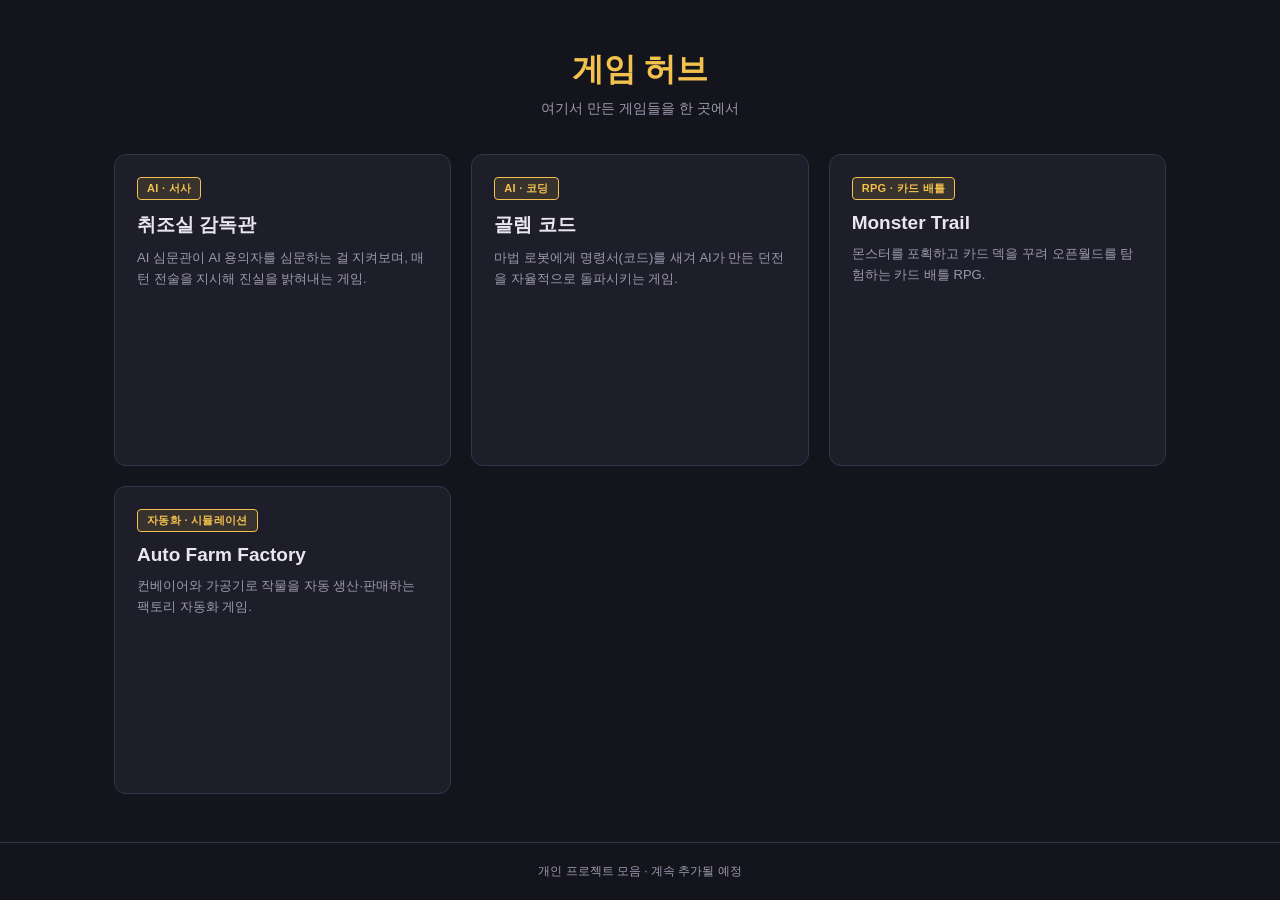
==== index.html @ 570a6f83 "Initial commit: game hub Static landing page + frontends for all games. Backend-requiring games (int" ====
<!doctype html>
<html lang="ko">
<head>
  <meta charset="UTF-8" />
  <meta name="viewport" content="width=device-width, initial-scale=1.0" />
  <title>게임 허브</title>
  <link rel="stylesheet" href="css/style.css" />
</head>
<body>
  <div id="app">
    <header id="hub-header">
      <div id="hub-title">게임 허브</div>
      <div id="hub-subtitle">여기서 만든 게임들을 한 곳에서</div>
    </header>

    <main id="game-grid">
      <a class="game-card" href="interrogation-room/">
        <div class="game-card-badge">AI · 서사</div>
        <div class="game-card-title">취조실 감독관</div>
        <div class="game-card-desc">AI 심문관이 AI 용의자를 심문하는 걸 지켜보며, 매 턴 전술을 지시해 진실을 밝혀내는 게임.</div>
      </a>

      <a class="game-card" href="golem-code/">
        <div class="game-card-badge">AI · 코딩</div>
        <div class="game-card-title">골렘 코드</div>
        <div class="game-card-desc">마법 로봇에게 명령서(코드)를 새겨 AI가 만든 던전을 자율적으로 돌파시키는 게임.</div>
      </a>

      <a class="game-card" href="pokemon-adventure/">
        <div class="game-card-badge">RPG · 카드 배틀</div>
        <div class="game-card-title">Monster Trail</div>
        <div class="game-card-desc">몬스터를 포획하고 카드 덱을 꾸려 오픈월드를 탐험하는 카드 배틀 RPG.</div>
      </a>

      <a class="game-card" href="farm-factory/">
        <div class="game-card-badge">자동화 · 시뮬레이션</div>
        <div class="game-card-title">Auto Farm Factory</div>
        <div class="game-card-desc">컨베이어와 가공기로 작물을 자동 생산·판매하는 팩토리 자동화 게임.</div>
      </a>
    </main>

    <footer id="hub-footer">개인 프로젝트 모음 · 계속 추가될 예정</footer>
  </div>
</body>
</html>
---- css/style.css ----
:root {
  color-scheme: dark;
  --bg: #14141c;
  --panel: #1e1e2a;
  --panel-border: #35354a;
  --text: #e8e6f0;
  --text-dim: #9c99b0;
  --accent: #f2c14e;
}

* { box-sizing: border-box; }

html, body {
  margin: 0;
  padding: 0;
  min-height: 100%;
  background: var(--bg);
  color: var(--text);
  font-family: "Segoe UI", -apple-system, sans-serif;
}

#app {
  min-height: 100vh;
  display: flex;
  flex-direction: column;
}

#hub-header {
  padding: 48px 24px 28px;
  text-align: center;
}
#hub-title {
  font-size: 32px;
  font-weight: 800;
  color: var(--accent);
  margin-bottom: 8px;
}
#hub-subtitle {
  color: var(--text-dim);
  font-size: 14px;
}

#game-grid {
  flex: 1;
  display: grid;
  grid-template-columns: repeat(auto-fill, minmax(260px, 1fr));
  gap: 20px;
  padding: 8px 24px 48px;
  max-width: 1100px;
  margin: 0 auto;
  width: 100%;
}

.game-card {
  display: block;
  text-decoration: none;
  color: var(--text);
  background: var(--panel);
  border: 1px solid var(--panel-border);
  border-radius: 12px;
  padding: 22px;
  transition: border-color 0.15s ease, transform 0.15s ease;
}
.game-card:hover {
  border-color: var(--accent);
  transform: translateY(-3px);
}

.game-card-badge {
  display: inline-block;
  padding: 3px 9px;
  margin-bottom: 12px;
  background: rgba(242, 193, 78, 0.12);
  border: 1px solid var(--accent);
  border-radius: 4px;
  color: var(--accent);
  font-size: 11px;
  font-weight: 700;
  letter-spacing: 0.03em;
}

.game-card-title {
  font-size: 19px;
  font-weight: 700;
  margin-bottom: 10px;
}

.game-card-desc {
  color: var(--text-dim);
  font-size: 13px;
  line-height: 1.6;
}

#hub-footer {
  text-align: center;
  padding: 20px;
  color: var(--text-dim);
  font-size: 12px;
  border-top: 1px solid var(--panel-border);
}
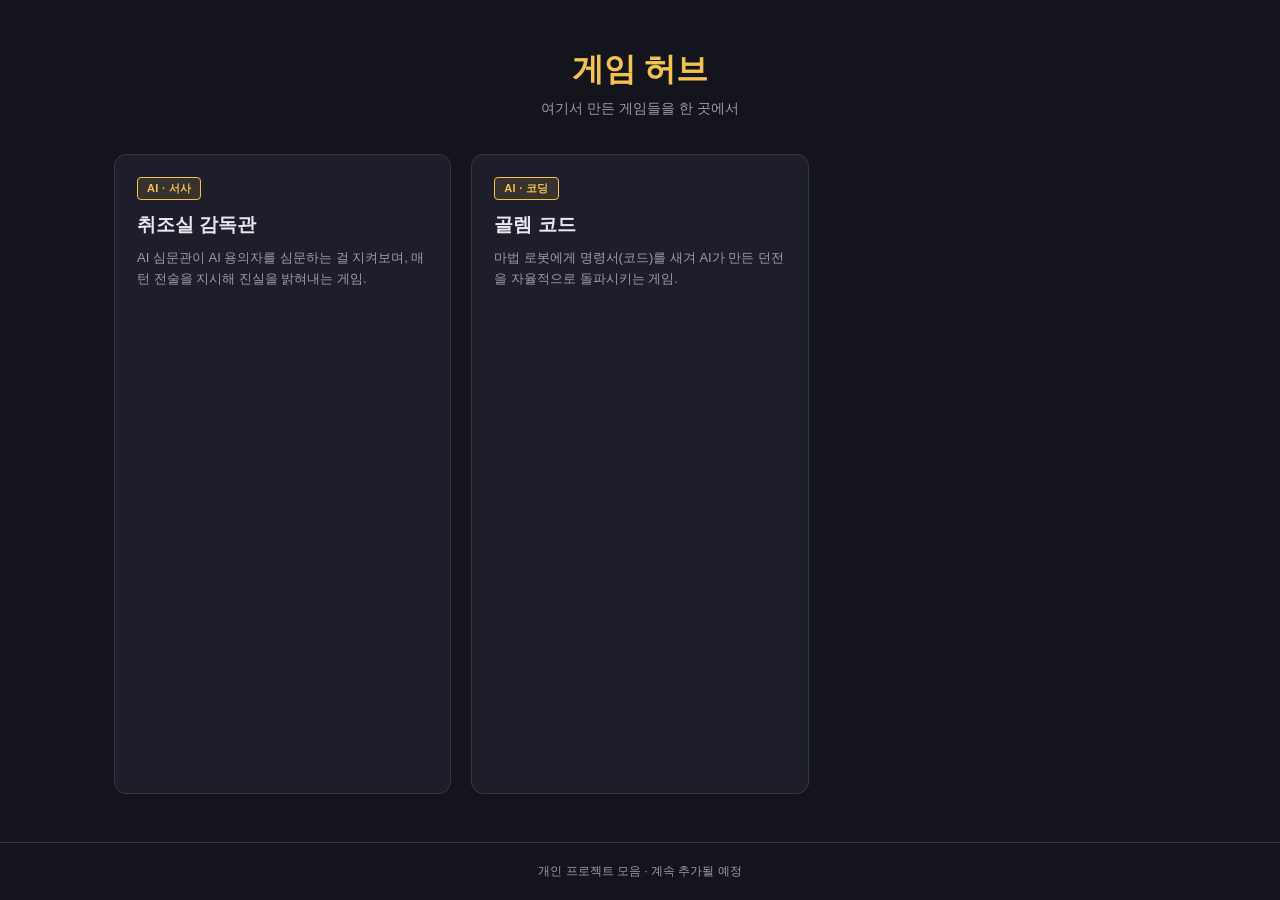
==== commit 7f169c2c: "Remove Monster Trail and Auto Farm Factory from the hub These stay as standalone local projects; jus" ====
--- a/index.html
+++ b/index.html
@@ -25,18 +25,6 @@
         <div class="game-card-title">골렘 코드</div>
         <div class="game-card-desc">마법 로봇에게 명령서(코드)를 새겨 AI가 만든 던전을 자율적으로 돌파시키는 게임.</div>
       </a>
-
-      <a class="game-card" href="pokemon-adventure/">
-        <div class="game-card-badge">RPG · 카드 배틀</div>
-        <div class="game-card-title">Monster Trail</div>
-        <div class="game-card-desc">몬스터를 포획하고 카드 덱을 꾸려 오픈월드를 탐험하는 카드 배틀 RPG.</div>
-      </a>
-
-      <a class="game-card" href="farm-factory/">
-        <div class="game-card-badge">자동화 · 시뮬레이션</div>
-        <div class="game-card-title">Auto Farm Factory</div>
-        <div class="game-card-desc">컨베이어와 가공기로 작물을 자동 생산·판매하는 팩토리 자동화 게임.</div>
-      </a>
     </main>
 
     <footer id="hub-footer">개인 프로젝트 모음 · 계속 추가될 예정</footer>
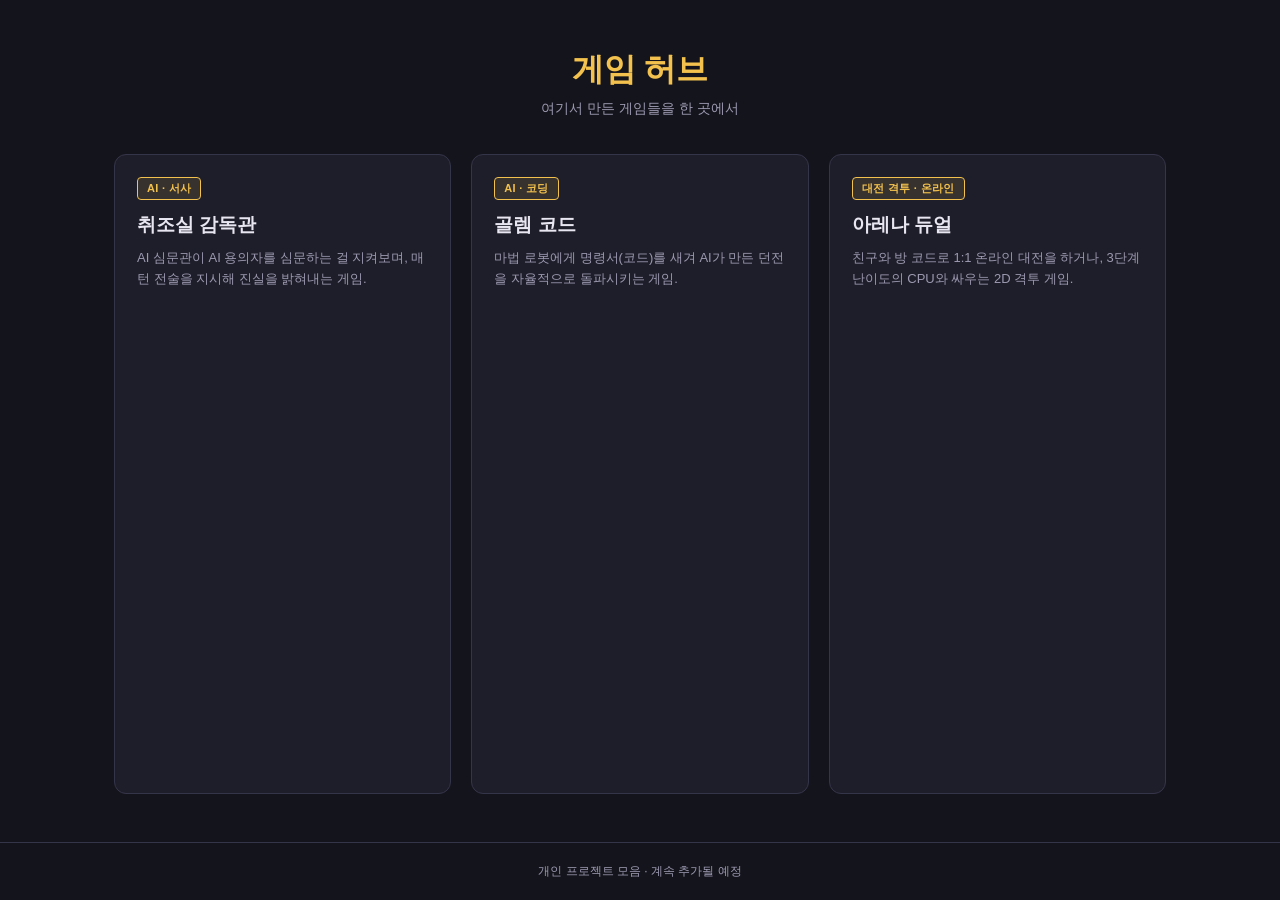
==== commit c20c4c56: "Add Arena Duel fighting game 2D fighter with CPU opponents (3 difficulties) and peer-to-peer online " ====
--- a/index.html
+++ b/index.html
@@ -25,6 +25,12 @@
         <div class="game-card-title">골렘 코드</div>
         <div class="game-card-desc">마법 로봇에게 명령서(코드)를 새겨 AI가 만든 던전을 자율적으로 돌파시키는 게임.</div>
       </a>
+
+      <a class="game-card" href="fighter/">
+        <div class="game-card-badge">대전 격투 · 온라인</div>
+        <div class="game-card-title">아레나 듀얼</div>
+        <div class="game-card-desc">친구와 방 코드로 1:1 온라인 대전을 하거나, 3단계 난이도의 CPU와 싸우는 2D 격투 게임.</div>
+      </a>
     </main>
 
     <footer id="hub-footer">개인 프로젝트 모음 · 계속 추가될 예정</footer>
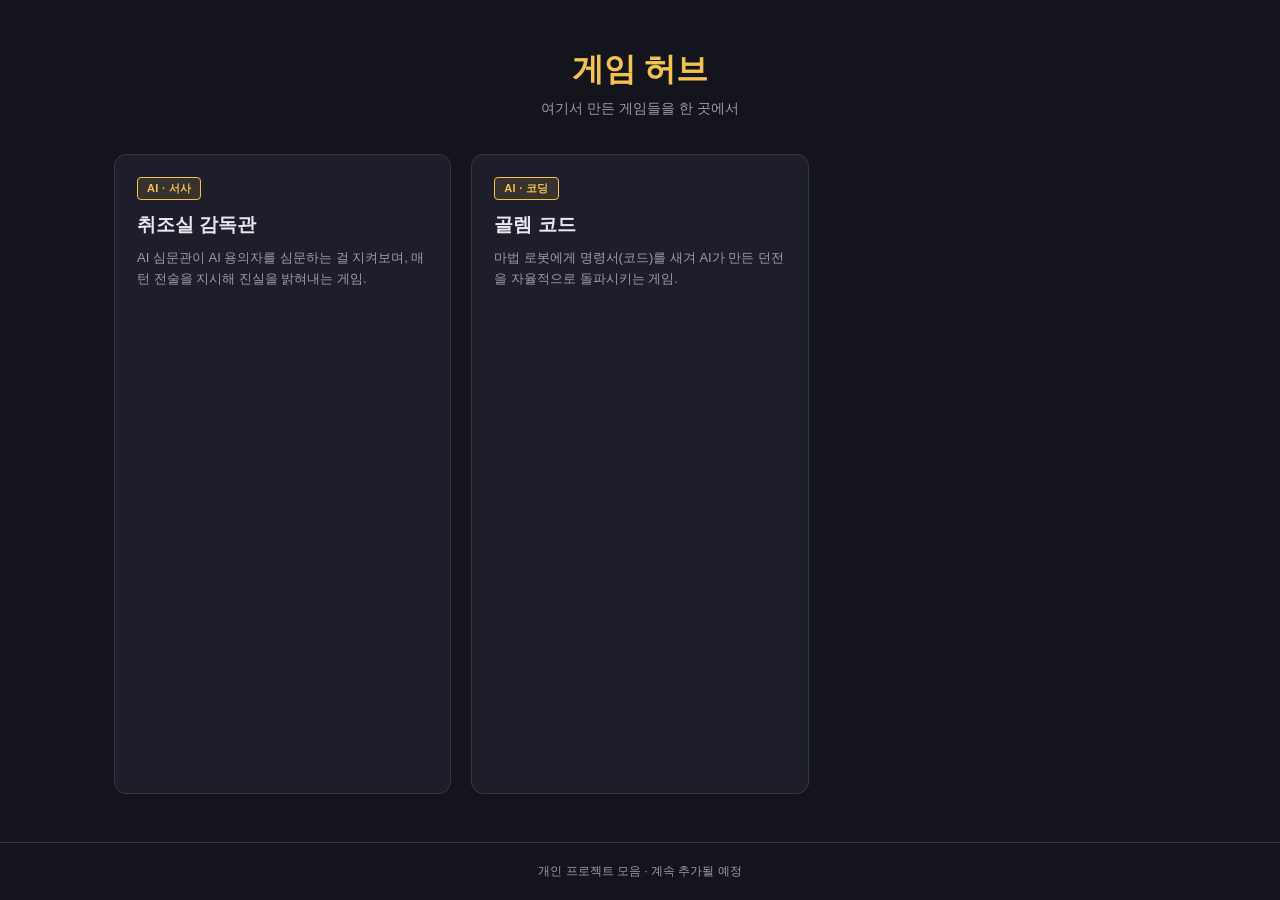
==== commit af820617: "Remove Arena Duel fighting game Co-Authored-By: Claude Sonnet 5.5 <noreply@anthropic.com>" ====
--- a/index.html
+++ b/index.html
@@ -25,12 +25,6 @@
         <div class="game-card-title">골렘 코드</div>
         <div class="game-card-desc">마법 로봇에게 명령서(코드)를 새겨 AI가 만든 던전을 자율적으로 돌파시키는 게임.</div>
       </a>
-
-      <a class="game-card" href="fighter/">
-        <div class="game-card-badge">대전 격투 · 온라인</div>
-        <div class="game-card-title">아레나 듀얼</div>
-        <div class="game-card-desc">친구와 방 코드로 1:1 온라인 대전을 하거나, 3단계 난이도의 CPU와 싸우는 2D 격투 게임.</div>
-      </a>
     </main>
 
     <footer id="hub-footer">개인 프로젝트 모음 · 계속 추가될 예정</footer>
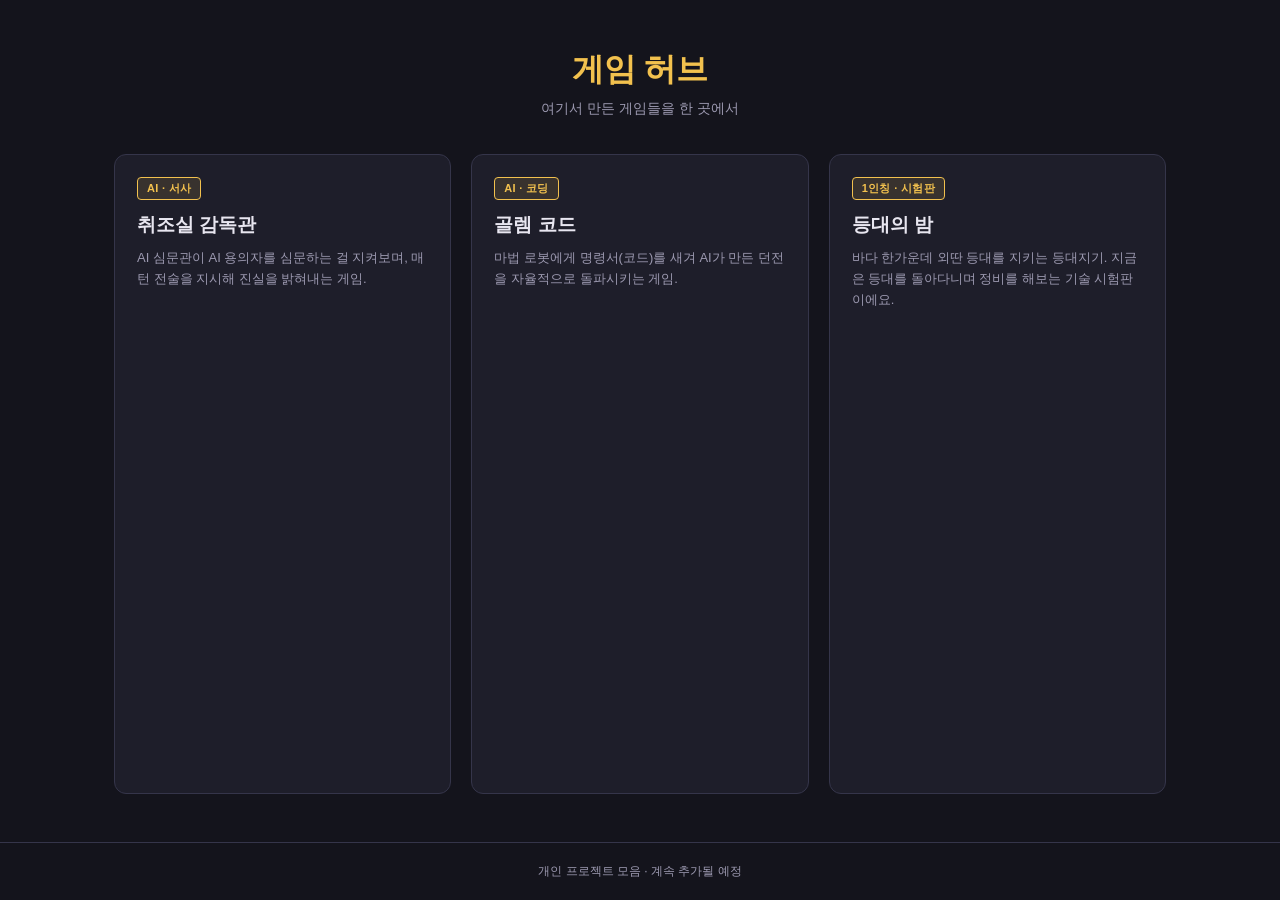
==== commit 8e61a5ca: "Add 등대의 밤 tech prototype First-person lighthouse walkthrough rendered in four-grey noise-dithered mo" ====
--- a/index.html
+++ b/index.html
@@ -25,6 +25,12 @@
         <div class="game-card-title">골렘 코드</div>
         <div class="game-card-desc">마법 로봇에게 명령서(코드)를 새겨 AI가 만든 던전을 자율적으로 돌파시키는 게임.</div>
       </a>
+
+      <a class="game-card" href="lighthouse/">
+        <div class="game-card-badge">1인칭 · 시험판</div>
+        <div class="game-card-title">등대의 밤</div>
+        <div class="game-card-desc">바다 한가운데 외딴 등대를 지키는 등대지기. 지금은 등대를 돌아다니며 정비를 해보는 기술 시험판이에요.</div>
+      </a>
     </main>
 
     <footer id="hub-footer">개인 프로젝트 모음 · 계속 추가될 예정</footer>
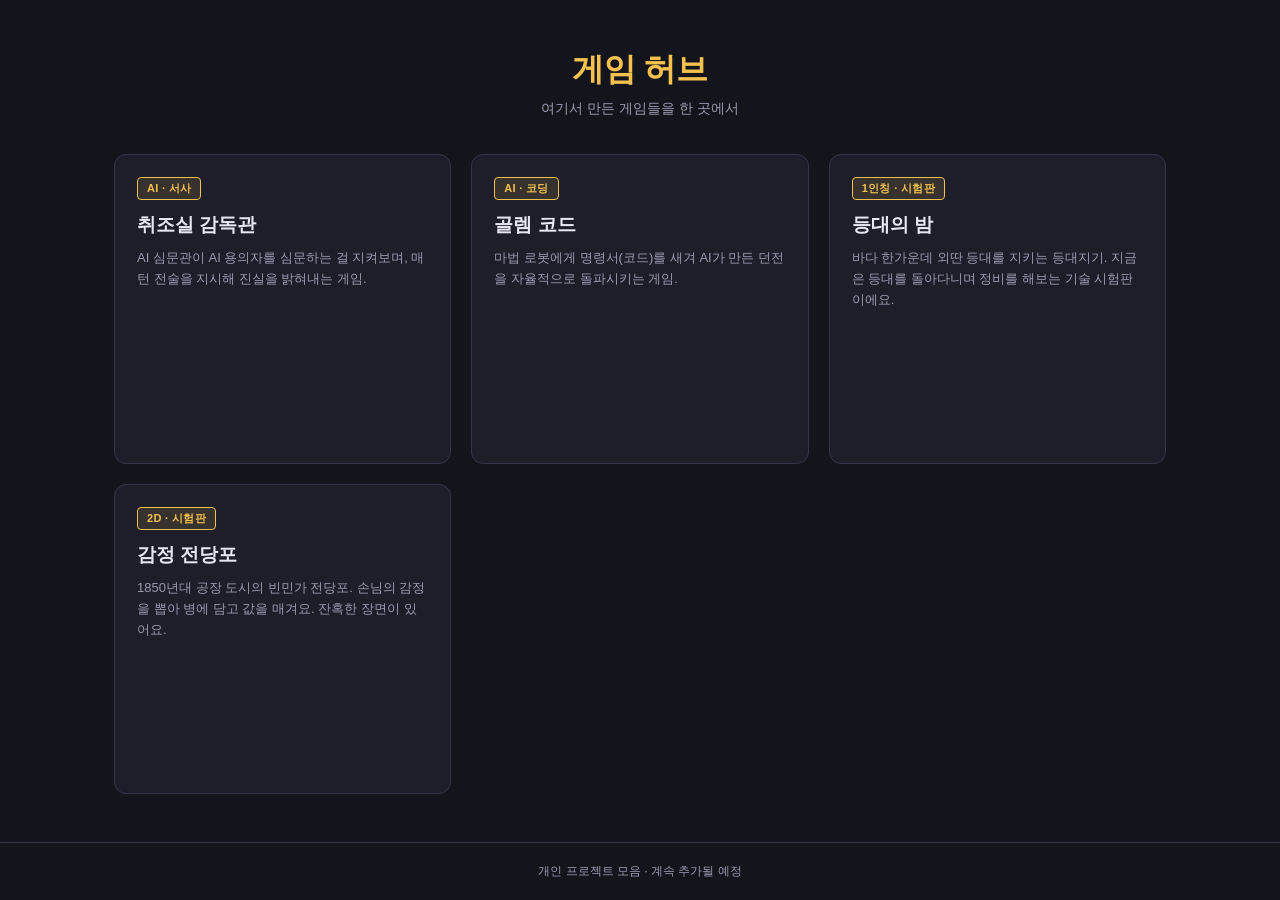
==== commit 8ef6a5f0: "감정 전당포 시험판: 사흘 분량 프로토타입 - 창구 응대(맡기기·사기·찾아가기·팔기), 묻기, 이자 선택 - 갈바니 의자: 누르고 있는 동안 추출, 튀는 피와 비명, 손을 떼면 한" ====
--- a/index.html
+++ b/index.html
@@ -31,6 +31,11 @@
         <div class="game-card-title">등대의 밤</div>
         <div class="game-card-desc">바다 한가운데 외딴 등대를 지키는 등대지기. 지금은 등대를 돌아다니며 정비를 해보는 기술 시험판이에요.</div>
       </a>
+      <a class="game-card" href="pawnshop/">
+        <div class="game-card-badge">2D · 시험판</div>
+        <div class="game-card-title">감정 전당포</div>
+        <div class="game-card-desc">1850년대 공장 도시의 빈민가 전당포. 손님의 감정을 뽑아 병에 담고 값을 매겨요. 잔혹한 장면이 있어요.</div>
+      </a>
     </main>
 
     <footer id="hub-footer">개인 프로젝트 모음 · 계속 추가될 예정</footer>
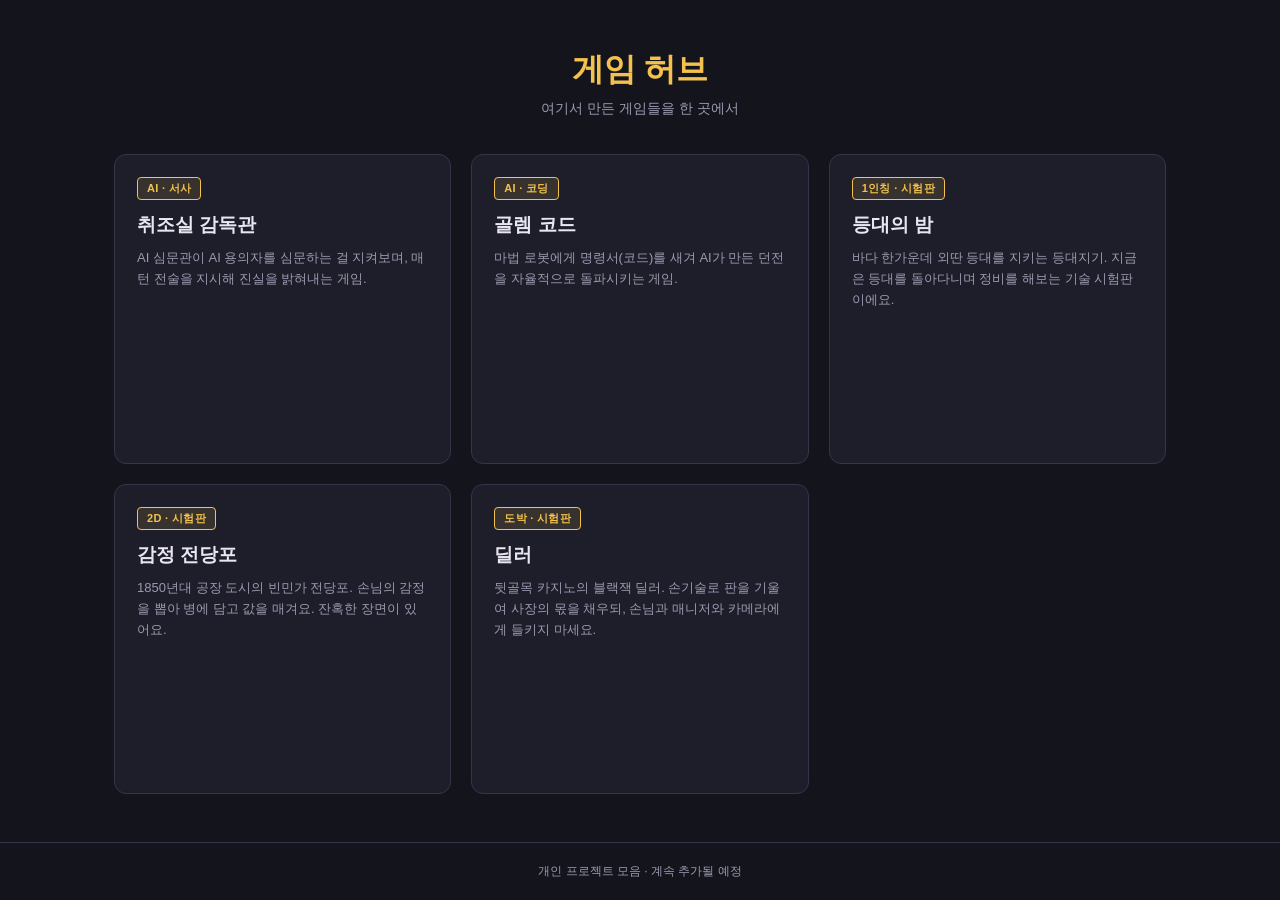
==== commit f0ca0d88: "Add 딜러 prototype: one blackjack table, three nights Deal by hand and rig the table with peeks, secon" ====
--- a/index.html
+++ b/index.html
@@ -36,6 +36,11 @@
         <div class="game-card-title">감정 전당포</div>
         <div class="game-card-desc">1850년대 공장 도시의 빈민가 전당포. 손님의 감정을 뽑아 병에 담고 값을 매겨요. 잔혹한 장면이 있어요.</div>
       </a>
+      <a class="game-card" href="dealer/">
+        <div class="game-card-badge">도박 · 시험판</div>
+        <div class="game-card-title">딜러</div>
+        <div class="game-card-desc">뒷골목 카지노의 블랙잭 딜러. 손기술로 판을 기울여 사장의 몫을 채우되, 손님과 매니저와 카메라에게 들키지 마세요.</div>
+      </a>
     </main>
 
     <footer id="hub-footer">개인 프로젝트 모음 · 계속 추가될 예정</footer>
